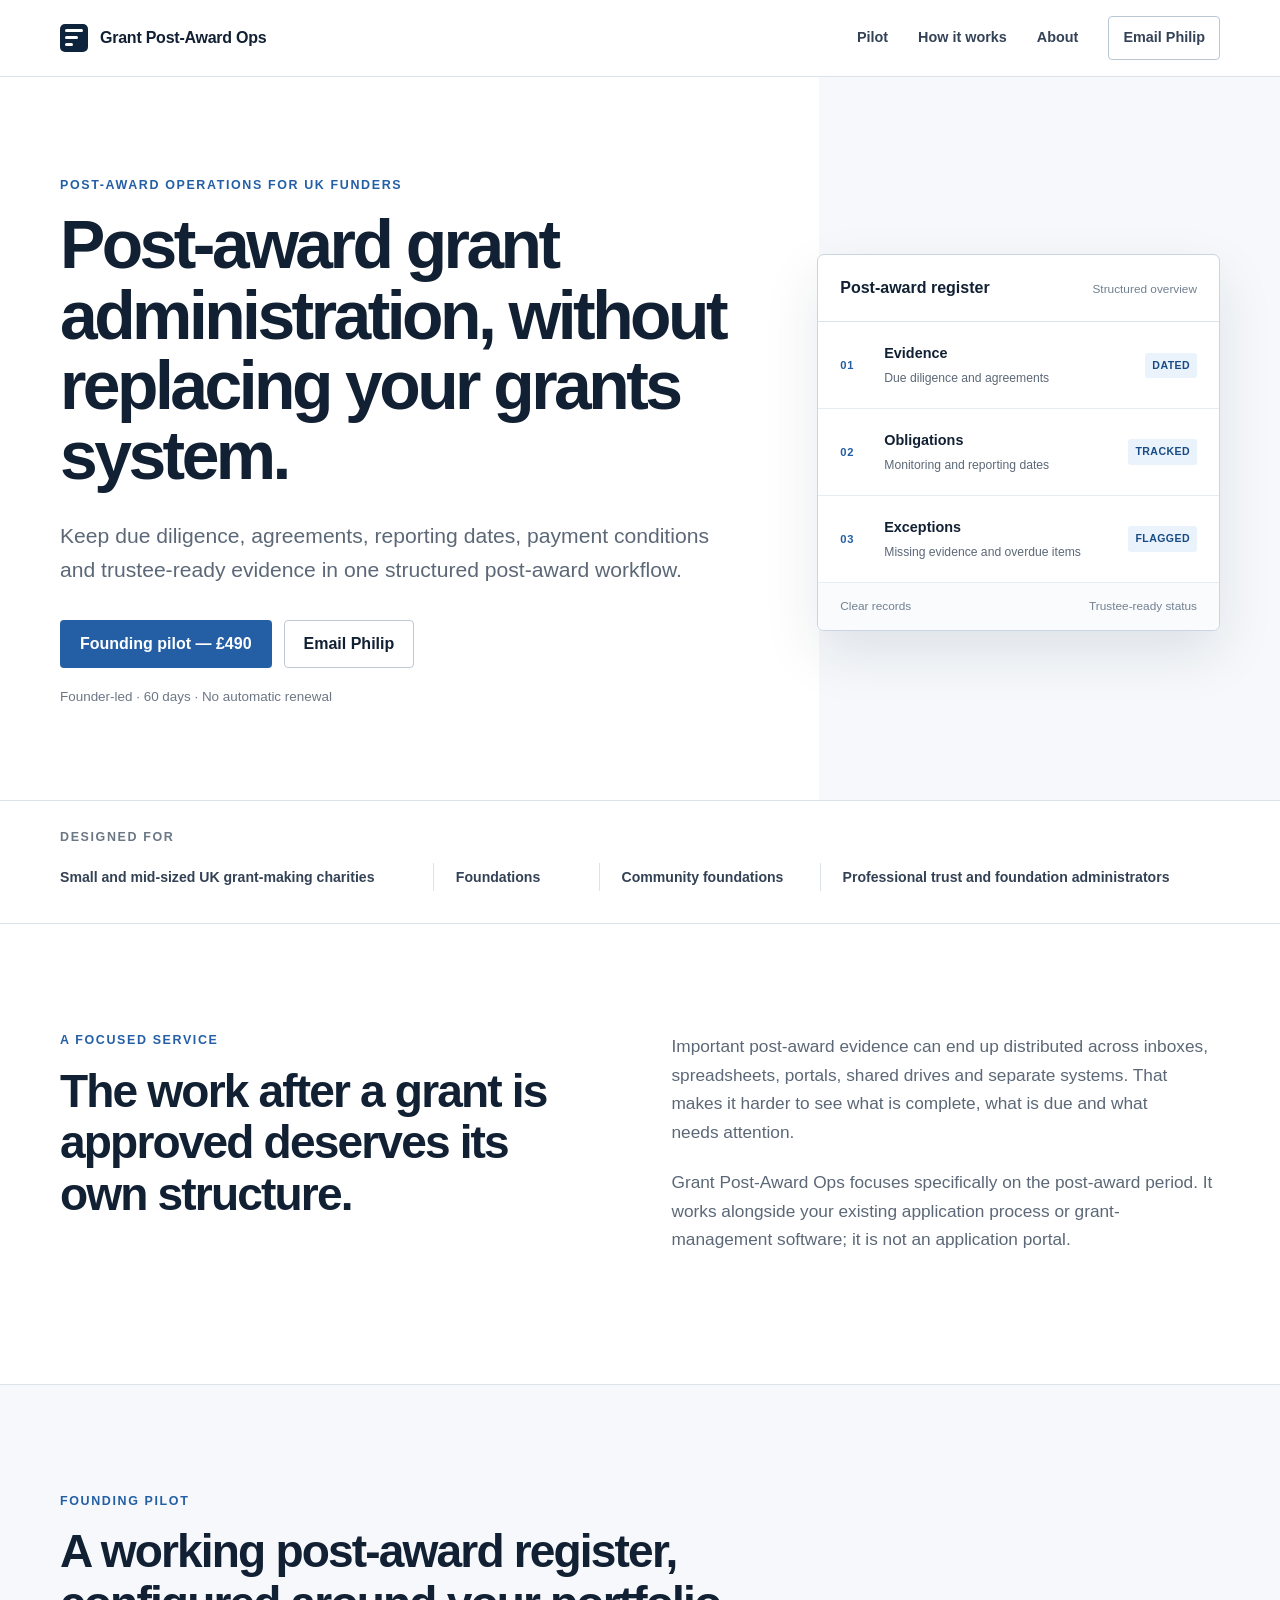
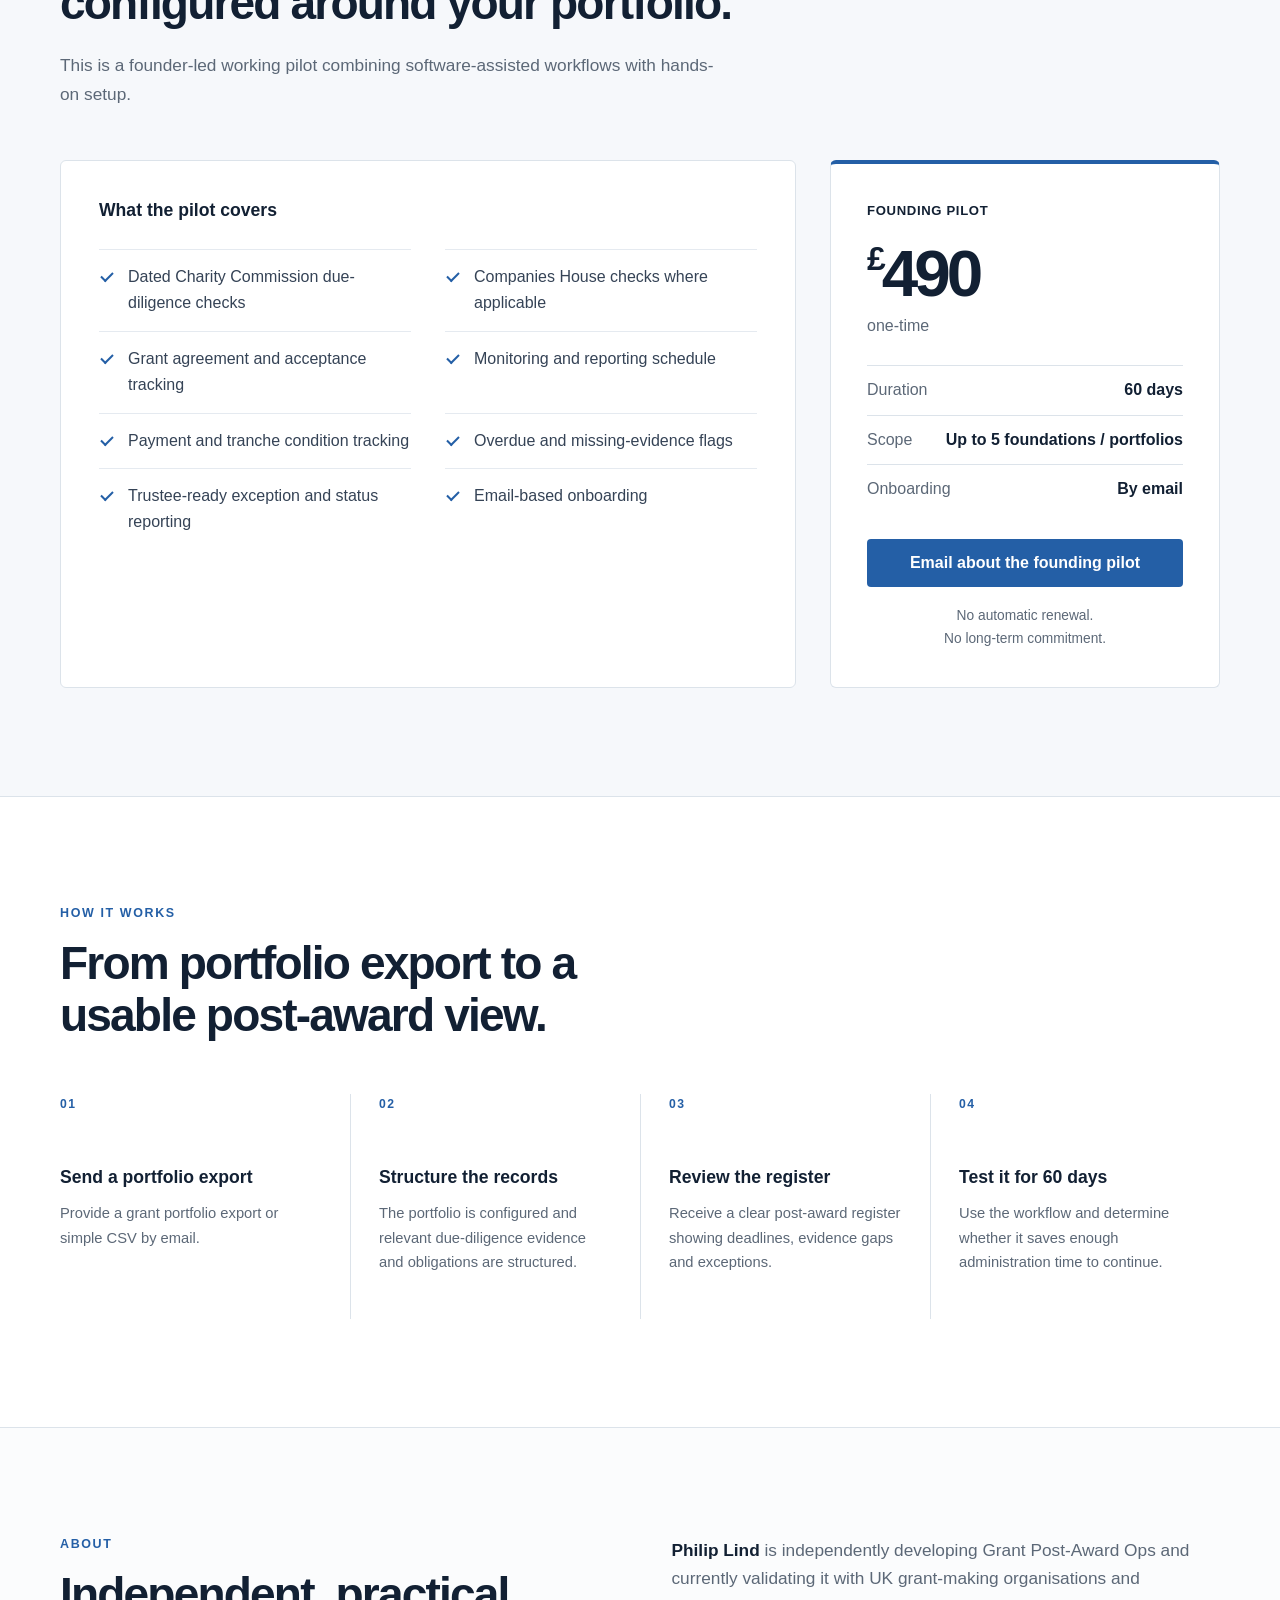
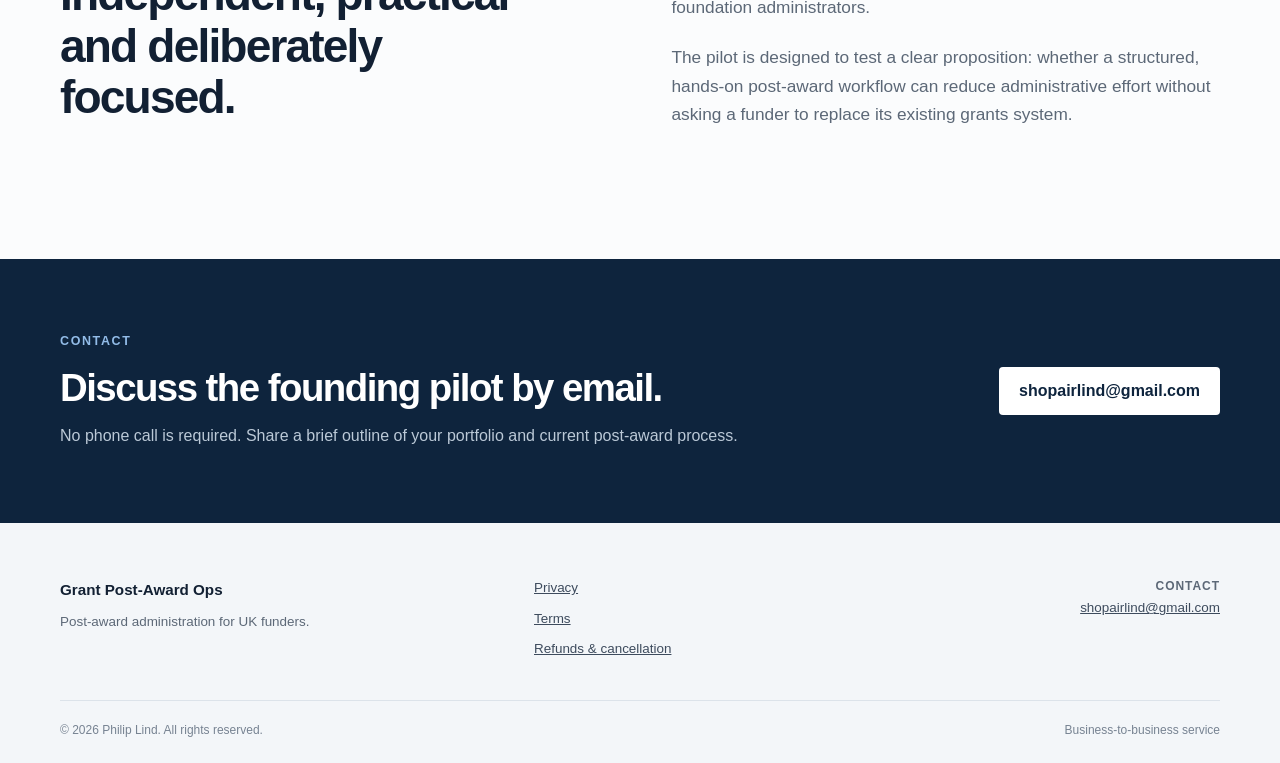
==== index.html @ 473f6b60 "Launch Grant Post-Award Ops website" ====
<!doctype html>
<html lang="en-GB">
<head>
  <meta charset="utf-8">
  <meta name="viewport" content="width=device-width, initial-scale=1">
  <title>Grant Post-Award Ops | Post-award grant administration</title>
  <meta name="description" content="Structured post-award grant administration for UK foundations and grant-making charities — due diligence, agreements, monitoring deadlines, payment conditions and trustee-ready records.">
  <meta name="theme-color" content="#f7f9fc">
  <meta property="og:type" content="website">
  <meta property="og:site_name" content="Grant Post-Award Ops">
  <meta property="og:title" content="Grant Post-Award Ops | Post-award grant administration">
  <meta property="og:description" content="Structured post-award grant administration for UK foundations and grant-making charities.">
  <meta property="og:url" content="https://philipairlind-hub.github.io/grant-post-award-ops/">
  <meta name="twitter:card" content="summary">
  <link rel="canonical" href="https://philipairlind-hub.github.io/grant-post-award-ops/">
  <link rel="icon" href="favicon.svg" type="image/svg+xml">
  <link rel="stylesheet" href="assets/styles.css">
</head>
<body>
  <a class="skip-link" href="#main">Skip to content</a>
  <header class="site-header">
    <div class="shell nav-wrap">
      <a class="brand" href="./" aria-label="Grant Post-Award Ops home">
        <span class="brand-mark" aria-hidden="true"><span></span><span></span><span></span></span>
        <span>Grant Post-Award Ops</span>
      </a>
      <nav aria-label="Primary navigation">
        <a href="#pilot">Pilot</a>
        <a href="#how">How it works</a>
        <a href="#about">About</a>
        <a class="nav-contact" href="mailto:shopairlind@gmail.com?subject=Founding%20pilot%20enquiry">Email Philip</a>
      </nav>
    </div>
  </header>

  <main id="main">
    <section class="hero">
      <div class="shell hero-grid">
        <div class="hero-copy">
          <p class="eyebrow">Post-award operations for UK funders</p>
          <h1>Post-award grant administration, without replacing your grants system.</h1>
          <p class="lead">Keep due diligence, agreements, reporting dates, payment conditions and trustee-ready evidence in one structured post-award workflow.</p>
          <div class="button-row">
            <a class="button button-primary" href="#pilot">Founding pilot — £490</a>
            <a class="button button-secondary" href="mailto:shopairlind@gmail.com?subject=Founding%20pilot%20enquiry">Email Philip</a>
          </div>
          <p class="microcopy">Founder-led · 60 days · No automatic renewal</p>
        </div>
        <aside class="register-card" aria-label="Post-award workflow overview">
          <div class="register-head">
            <p>Post-award register</p>
            <span>Structured overview</span>
          </div>
          <div class="register-row">
            <span class="register-icon" aria-hidden="true">01</span>
            <div><strong>Evidence</strong><small>Due diligence and agreements</small></div>
            <span class="status">Dated</span>
          </div>
          <div class="register-row">
            <span class="register-icon" aria-hidden="true">02</span>
            <div><strong>Obligations</strong><small>Monitoring and reporting dates</small></div>
            <span class="status">Tracked</span>
          </div>
          <div class="register-row">
            <span class="register-icon" aria-hidden="true">03</span>
            <div><strong>Exceptions</strong><small>Missing evidence and overdue items</small></div>
            <span class="status">Flagged</span>
          </div>
          <div class="register-footer">
            <span>Clear records</span><span>Trustee-ready status</span>
          </div>
        </aside>
      </div>
    </section>

    <section class="audience" aria-labelledby="audience-title">
      <div class="shell">
        <p class="section-kicker" id="audience-title">Designed for</p>
        <div class="audience-list">
          <span>Small and mid-sized UK grant-making charities</span>
          <span>Foundations</span>
          <span>Community foundations</span>
          <span>Professional trust and foundation administrators</span>
        </div>
      </div>
    </section>

    <section class="section problem" aria-labelledby="problem-title">
      <div class="shell split">
        <div>
          <p class="eyebrow">A focused service</p>
          <h2 id="problem-title">The work after a grant is approved deserves its own structure.</h2>
        </div>
        <div class="body-copy">
          <p>Important post-award evidence can end up distributed across inboxes, spreadsheets, portals, shared drives and separate systems. That makes it harder to see what is complete, what is due and what needs attention.</p>
          <p>Grant Post-Award Ops focuses specifically on the post-award period. It works alongside your existing application process or grant-management software; it is not an application portal.</p>
        </div>
      </div>
    </section>

    <section class="section pilot-section" id="pilot" aria-labelledby="pilot-title">
      <div class="shell">
        <div class="section-intro">
          <p class="eyebrow">Founding pilot</p>
          <h2 id="pilot-title">A working post-award register, configured around your portfolio.</h2>
          <p>This is a founder-led working pilot combining software-assisted workflows with hands-on setup.</p>
        </div>
        <div class="pilot-grid">
          <div class="coverage-card">
            <h3>What the pilot covers</h3>
            <ul class="check-list">
              <li>Dated Charity Commission due-diligence checks</li>
              <li>Companies House checks where applicable</li>
              <li>Grant agreement and acceptance tracking</li>
              <li>Monitoring and reporting schedule</li>
              <li>Payment and tranche condition tracking</li>
              <li>Overdue and missing-evidence flags</li>
              <li>Trustee-ready exception and status reporting</li>
              <li>Email-based onboarding</li>
            </ul>
          </div>
          <aside class="price-card" aria-label="Founding pilot price">
            <p class="price-label">Founding Pilot</p>
            <p class="price"><span>£</span>490</p>
            <p class="price-note">one-time</p>
            <dl>
              <div><dt>Duration</dt><dd>60 days</dd></div>
              <div><dt>Scope</dt><dd>Up to 5 foundations / portfolios</dd></div>
              <div><dt>Onboarding</dt><dd>By email</dd></div>
            </dl>
            <a class="button button-primary button-full" href="mailto:shopairlind@gmail.com?subject=Founding%20pilot%20enquiry">Email about the founding pilot</a>
            <p class="commitment">No automatic renewal.<br>No long-term commitment.</p>
          </aside>
        </div>
      </div>
    </section>

    <section class="section process" id="how" aria-labelledby="how-title">
      <div class="shell">
        <div class="section-intro narrow">
          <p class="eyebrow">How it works</p>
          <h2 id="how-title">From portfolio export to a usable post-award view.</h2>
        </div>
        <ol class="steps">
          <li><span>01</span><div><h3>Send a portfolio export</h3><p>Provide a grant portfolio export or simple CSV by email.</p></div></li>
          <li><span>02</span><div><h3>Structure the records</h3><p>The portfolio is configured and relevant due-diligence evidence and obligations are structured.</p></div></li>
          <li><span>03</span><div><h3>Review the register</h3><p>Receive a clear post-award register showing deadlines, evidence gaps and exceptions.</p></div></li>
          <li><span>04</span><div><h3>Test it for 60 days</h3><p>Use the workflow and determine whether it saves enough administration time to continue.</p></div></li>
        </ol>
      </div>
    </section>

    <section class="section about" id="about" aria-labelledby="about-title">
      <div class="shell split">
        <div>
          <p class="eyebrow">About</p>
          <h2 id="about-title">Independent, practical and deliberately focused.</h2>
        </div>
        <div class="body-copy">
          <p><strong>Philip Lind</strong> is independently developing Grant Post-Award Ops and currently validating it with UK grant-making organisations and foundation administrators.</p>
          <p>The pilot is designed to test a clear proposition: whether a structured, hands-on post-award workflow can reduce administrative effort without asking a funder to replace its existing grants system.</p>
        </div>
      </div>
    </section>

    <section class="contact-section" aria-labelledby="contact-title">
      <div class="shell contact-inner">
        <div>
          <p class="eyebrow light">Contact</p>
          <h2 id="contact-title">Discuss the founding pilot by email.</h2>
          <p>No phone call is required. Share a brief outline of your portfolio and current post-award process.</p>
        </div>
        <a class="button button-light" href="mailto:shopairlind@gmail.com?subject=Founding%20pilot%20enquiry">shopairlind@gmail.com</a>
      </div>
    </section>
  </main>

  <footer>
    <div class="shell footer-grid">
      <div><strong>Grant Post-Award Ops</strong><p>Post-award administration for UK funders.</p></div>
      <div class="footer-links" aria-label="Legal pages">
        <a href="privacy/">Privacy</a>
        <a href="terms/">Terms</a>
        <a href="refunds/">Refunds &amp; cancellation</a>
      </div>
      <div class="footer-contact"><span>Contact</span><a href="mailto:shopairlind@gmail.com">shopairlind@gmail.com</a></div>
    </div>
    <div class="shell footer-base"><span>© 2026 Philip Lind. All rights reserved.</span><span>Business-to-business service</span></div>
  </footer>
</body>
</html>
---- assets/styles.css ----
:root {
  --ink: #122033;
  --muted: #5c6877;
  --blue: #245fa6;
  --blue-dark: #174b86;
  --blue-pale: #eaf2fb;
  --line: #dce3ea;
  --paper: #ffffff;
  --wash: #f6f8fb;
  --navy: #0e243d;
  --max: 1160px;
}

* { box-sizing: border-box; }
html { scroll-behavior: smooth; }
body { margin: 0; color: var(--ink); background: var(--paper); font-family: Inter, ui-sans-serif, -apple-system, BlinkMacSystemFont, "Segoe UI", sans-serif; font-size: 16px; line-height: 1.65; -webkit-font-smoothing: antialiased; }
a { color: inherit; }
.shell { width: min(calc(100% - 40px), var(--max)); margin-inline: auto; }
.skip-link { position: fixed; left: 16px; top: -80px; z-index: 100; padding: 10px 16px; color: white; background: var(--navy); border-radius: 4px; }
.skip-link:focus { top: 16px; }
.site-header { background: rgba(255,255,255,.97); border-bottom: 1px solid var(--line); }
.nav-wrap { min-height: 76px; display: flex; align-items: center; justify-content: space-between; gap: 32px; }
.brand { display: inline-flex; align-items: center; gap: 12px; color: var(--ink); font-weight: 720; text-decoration: none; letter-spacing: -.015em; }
.brand-mark { width: 28px; height: 28px; padding: 5px; display: grid; gap: 3px; background: var(--navy); border-radius: 5px; }
.brand-mark span { display: block; height: 3px; background: #fff; border-radius: 2px; }
.brand-mark span:nth-child(2) { width: 72%; }
.brand-mark span:nth-child(3) { width: 46%; }
nav { display: flex; align-items: center; gap: 30px; }
nav a { color: #344256; font-size: .9rem; font-weight: 650; text-decoration: none; }
nav a:hover, nav a:focus-visible, .footer-links a:hover { color: var(--blue); }
.nav-contact { padding: 9px 14px; border: 1px solid #b9c7d5; border-radius: 4px; }

.hero { padding: 100px 0 92px; background: linear-gradient(90deg, var(--paper) 0%, var(--paper) 64%, var(--wash) 64%, var(--wash) 100%); }
.hero-grid { display: grid; grid-template-columns: minmax(0, 1.25fr) minmax(340px, .75fr); align-items: center; gap: 86px; }
.eyebrow, .section-kicker { margin: 0 0 16px; color: var(--blue); font-size: .78rem; font-weight: 800; letter-spacing: .13em; line-height: 1.4; text-transform: uppercase; }
h1, h2, h3, p { text-wrap: pretty; }
h1 { max-width: 780px; margin: 0; font-size: clamp(2.65rem, 5.3vw, 4.8rem); line-height: 1.035; letter-spacing: -.052em; font-weight: 720; }
.lead { max-width: 700px; margin: 28px 0 34px; color: var(--muted); font-size: clamp(1.1rem, 1.8vw, 1.32rem); line-height: 1.58; }
.button-row { display: flex; flex-wrap: wrap; gap: 12px; }
.button { min-height: 48px; padding: 12px 19px; display: inline-flex; align-items: center; justify-content: center; border: 1px solid transparent; border-radius: 4px; font-weight: 750; line-height: 1.25; text-decoration: none; transition: background-color .16s ease, border-color .16s ease; }
.button-primary { color: #fff; background: var(--blue); }
.button-primary:hover, .button-primary:focus-visible { background: var(--blue-dark); }
.button-secondary { color: var(--ink); background: #fff; border-color: #bdc9d6; }
.button-secondary:hover, .button-secondary:focus-visible { border-color: var(--blue); color: var(--blue); }
.microcopy { margin: 18px 0 0; color: #6d7784; font-size: .84rem; }
.register-card { overflow: hidden; background: white; border: 1px solid #cad5e0; border-radius: 7px; box-shadow: 0 22px 55px rgba(14,36,61,.10); }
.register-head { padding: 20px 22px; display: flex; align-items: baseline; justify-content: space-between; border-bottom: 1px solid var(--line); }
.register-head p { margin: 0; font-weight: 760; }
.register-head span, .register-footer { color: #718091; font-size: .74rem; }
.register-row { padding: 20px 22px; display: grid; grid-template-columns: 30px 1fr auto; gap: 14px; align-items: center; border-bottom: 1px solid #e7ecf1; }
.register-icon { color: var(--blue); font-size: .7rem; font-weight: 800; letter-spacing: .06em; }
.register-row strong, .register-row small { display: block; }
.register-row strong { font-size: .9rem; }
.register-row small { margin-top: 2px; color: var(--muted); font-size: .76rem; }
.status { padding: 4px 7px; color: var(--blue-dark); background: var(--blue-pale); border-radius: 3px; font-size: .66rem; font-weight: 800; text-transform: uppercase; letter-spacing: .04em; }
.register-footer { padding: 14px 22px; display: flex; justify-content: space-between; background: #fafbfd; }

.audience { padding: 28px 0 32px; border-block: 1px solid var(--line); }
.section-kicker { color: #6b7785; }
.audience-list { display: grid; grid-template-columns: 1.35fr .6fr .8fr 1.45fr; gap: 0; }
.audience-list span { padding: 4px 22px; border-left: 1px solid var(--line); color: #334154; font-size: .88rem; font-weight: 650; line-height: 1.45; }
.audience-list span:first-child { padding-left: 0; border-left: 0; }
.section { padding: 108px 0; }
.split { display: grid; grid-template-columns: minmax(0, .95fr) minmax(0, 1.05fr); gap: clamp(50px, 9vw, 130px); align-items: start; }
h2 { margin: 0; font-size: clamp(2rem, 3.6vw, 3.25rem); line-height: 1.12; letter-spacing: -.04em; font-weight: 700; }
h3 { margin: 0; font-size: 1.1rem; line-height: 1.35; }
.body-copy { max-width: 610px; color: var(--muted); font-size: 1.08rem; }
.body-copy p { margin: 0 0 22px; }
.body-copy strong { color: var(--ink); }

.pilot-section { background: var(--wash); border-block: 1px solid var(--line); }
.section-intro { max-width: 790px; margin-bottom: 52px; }
.section-intro > p:last-child { max-width: 660px; margin: 22px 0 0; color: var(--muted); font-size: 1.08rem; }
.section-intro.narrow { max-width: 650px; }
.pilot-grid { display: grid; grid-template-columns: 1fr 390px; gap: 34px; align-items: stretch; }
.coverage-card, .price-card { background: #fff; border: 1px solid var(--line); border-radius: 6px; }
.coverage-card { padding: 38px; }
.coverage-card h3 { margin-bottom: 26px; }
.check-list { margin: 0; padding: 0; display: grid; grid-template-columns: 1fr 1fr; gap: 0 34px; list-style: none; }
.check-list li { position: relative; padding: 14px 0 14px 29px; border-top: 1px solid #e5eaf0; color: #354356; }
.check-list li::before { content: ""; position: absolute; left: 2px; top: 22px; width: 10px; height: 5px; border-left: 2px solid var(--blue); border-bottom: 2px solid var(--blue); transform: rotate(-45deg); }
.price-card { padding: 36px; border-top: 4px solid var(--blue); }
.price-label { margin: 0; font-weight: 800; letter-spacing: .05em; text-transform: uppercase; font-size: .82rem; }
.price { margin: 22px 0 0; font-size: 4.1rem; font-weight: 760; letter-spacing: -.06em; line-height: .9; }
.price span { font-size: 2.1rem; vertical-align: top; }
.price-note { margin: 10px 0 26px; color: var(--muted); }
.price-card dl { margin: 0 0 26px; }
.price-card dl div { padding: 11px 0; display: flex; justify-content: space-between; gap: 20px; border-top: 1px solid var(--line); }
.price-card dt { color: var(--muted); }
.price-card dd { margin: 0; text-align: right; font-weight: 700; }
.button-full { width: 100%; }
.commitment { margin: 18px 0 0; color: var(--muted); font-size: .86rem; text-align: center; }

.steps { margin: 48px 0 0; padding: 0; display: grid; grid-template-columns: repeat(4, 1fr); list-style: none; counter-reset: steps; }
.steps li { min-height: 225px; padding: 0 28px; border-left: 1px solid var(--line); }
.steps li:first-child { padding-left: 0; border-left: 0; }
.steps li > span { display: block; margin-bottom: 52px; color: var(--blue); font-size: .76rem; font-weight: 800; letter-spacing: .12em; }
.steps p { margin: 12px 0 0; color: var(--muted); font-size: .92rem; }
.about { background: #fbfcfd; border-top: 1px solid var(--line); }
.contact-section { padding: 74px 0; color: white; background: var(--navy); }
.contact-inner { display: grid; grid-template-columns: 1fr auto; align-items: center; gap: 48px; }
.contact-inner h2 { max-width: 700px; font-size: clamp(1.9rem, 3vw, 2.8rem); }
.contact-inner p:last-child { margin: 14px 0 0; color: #bbc9d7; }
.eyebrow.light { color: #92bce8; }
.button-light { color: var(--navy); background: white; }
.button-light:hover, .button-light:focus-visible { background: #eaf2fb; }

footer { padding: 54px 0 22px; background: #f3f6f9; }
.footer-grid { display: grid; grid-template-columns: 1.2fr .8fr 1fr; gap: 50px; }
.footer-grid strong { font-size: .95rem; }
.footer-grid p { margin: 7px 0 0; color: var(--muted); font-size: .84rem; }
.footer-links { display: flex; flex-direction: column; gap: 8px; }
.footer-links a, .footer-contact a { color: #3d4b5d; font-size: .84rem; }
.footer-contact { display: flex; flex-direction: column; align-items: flex-end; }
.footer-contact span { color: var(--muted); font-size: .75rem; font-weight: 750; text-transform: uppercase; letter-spacing: .08em; }
.footer-base { margin-top: 40px; padding-top: 20px; display: flex; justify-content: space-between; border-top: 1px solid var(--line); color: #778392; font-size: .75rem; }

/* Legal pages */
.legal-header { background: #fff; }
.legal-main { padding: 78px 0 110px; }
.legal-wrap { width: min(calc(100% - 40px), 760px); margin-inline: auto; }
.back-link { display: inline-block; margin-bottom: 48px; color: var(--blue); font-size: .86rem; font-weight: 700; text-decoration: none; }
.legal-main h1 { max-width: none; font-size: clamp(2.4rem, 5vw, 4rem); }
.legal-summary { margin: 22px 0 46px; color: var(--muted); font-size: 1.15rem; }
.legal-content h2 { margin: 42px 0 12px; font-size: 1.35rem; letter-spacing: -.02em; }
.legal-content p, .legal-content li { color: #425064; }
.legal-content ul { padding-left: 21px; }
.legal-meta { margin-top: 54px; padding-top: 20px; border-top: 1px solid var(--line); color: #768292; font-size: .82rem; }

:focus-visible { outline: 3px solid #76a9df; outline-offset: 3px; }
@media (prefers-reduced-motion: reduce) { html { scroll-behavior: auto; } * { transition: none !important; } }
@media (max-width: 900px) {
  .hero { padding: 76px 0; background: var(--paper); }
  .hero-grid { grid-template-columns: 1fr; gap: 52px; }
  .register-card { max-width: 560px; }
  .audience-list { grid-template-columns: 1fr 1fr; gap: 18px; }
  .audience-list span, .audience-list span:first-child { padding: 0 0 0 16px; border-left: 2px solid var(--line); }
  .split, .pilot-grid { grid-template-columns: 1fr; }
  .price-card { max-width: 500px; }
  .steps { grid-template-columns: 1fr 1fr; row-gap: 42px; }
  .steps li:nth-child(3) { padding-left: 0; border-left: 0; }
  .steps li > span { margin-bottom: 28px; }
}
@media (max-width: 700px) {
  .shell, .legal-wrap { width: min(calc(100% - 32px), var(--max)); }
  .nav-wrap { min-height: 68px; }
  nav a:not(.nav-contact) { display: none; }
  .brand { font-size: .9rem; }
  .section { padding: 78px 0; }
  .audience { padding: 26px 0; }
  .audience-list { grid-template-columns: 1fr; gap: 14px; }
  .coverage-card, .price-card { padding: 26px 22px; }
  .check-list { grid-template-columns: 1fr; }
  .steps { grid-template-columns: 1fr; gap: 0; }
  .steps li, .steps li:nth-child(3) { min-height: auto; padding: 28px 0; display: grid; grid-template-columns: 48px 1fr; gap: 10px; border-left: 0; border-top: 1px solid var(--line); }
  .steps li:first-child { border-top: 0; }
  .steps li > span { margin: 2px 0 0; }
  .contact-inner { grid-template-columns: 1fr; }
  .button-light { width: 100%; }
  .footer-grid { grid-template-columns: 1fr; gap: 30px; }
  .footer-contact { align-items: flex-start; }
  .footer-base { flex-direction: column; gap: 6px; }
}
@media (max-width: 420px) {
  h1 { font-size: 2.45rem; }
  .button-row .button { width: 100%; }
  .register-row { padding: 18px 16px; grid-template-columns: 26px 1fr; }
  .register-row .status { grid-column: 2; justify-self: start; }
  .register-footer { gap: 10px; }
}
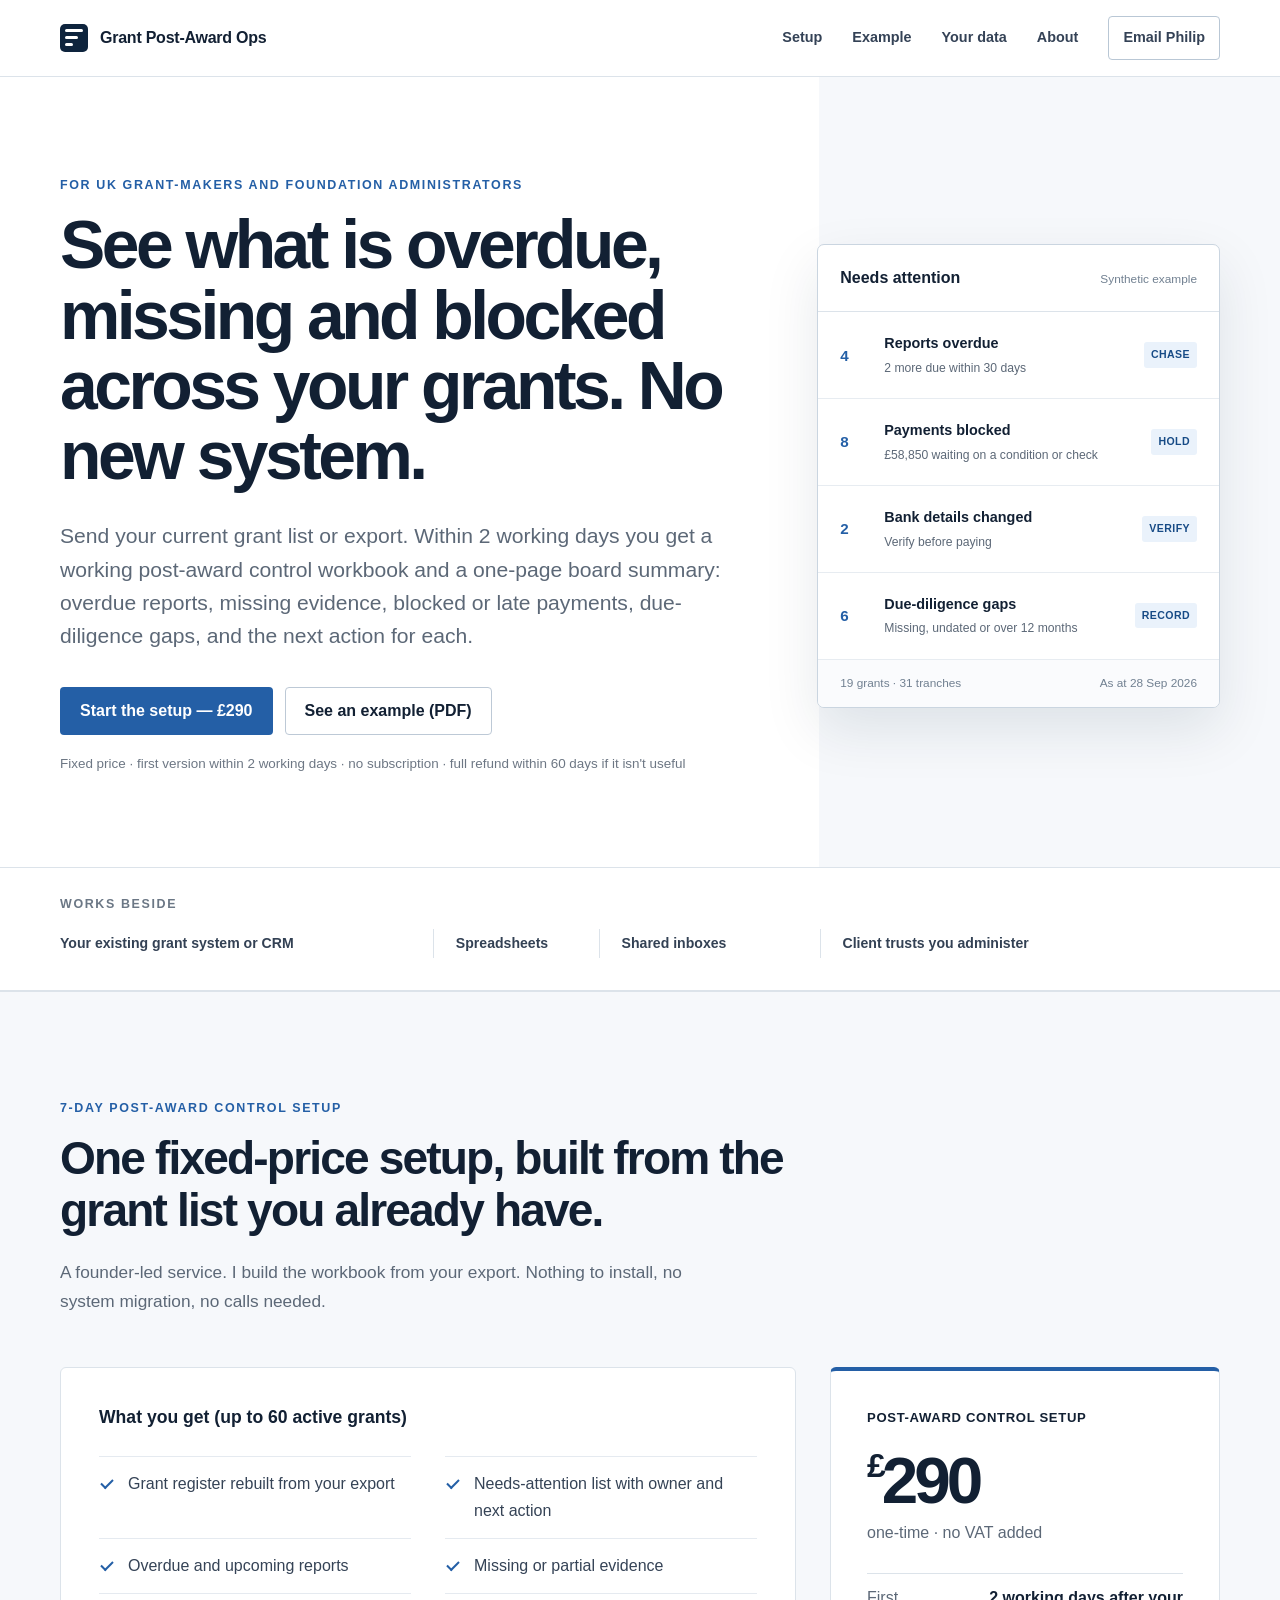
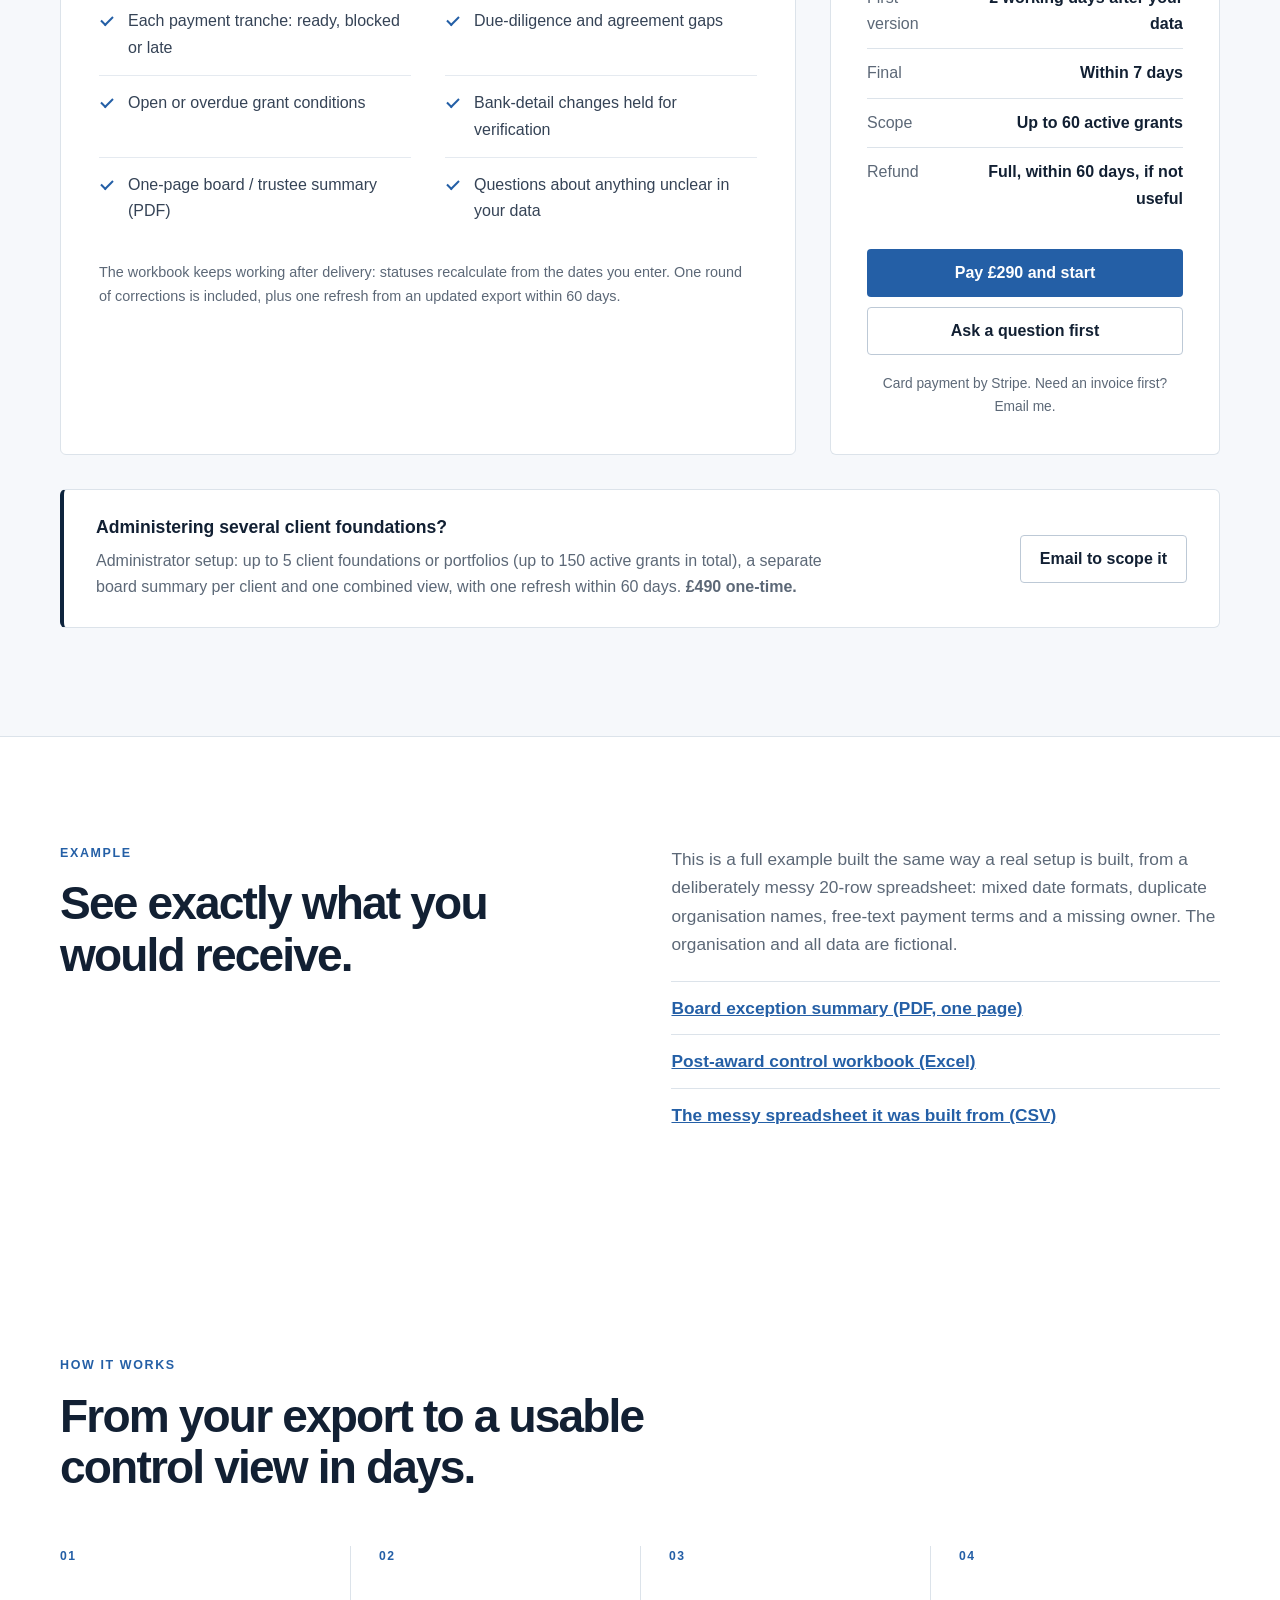
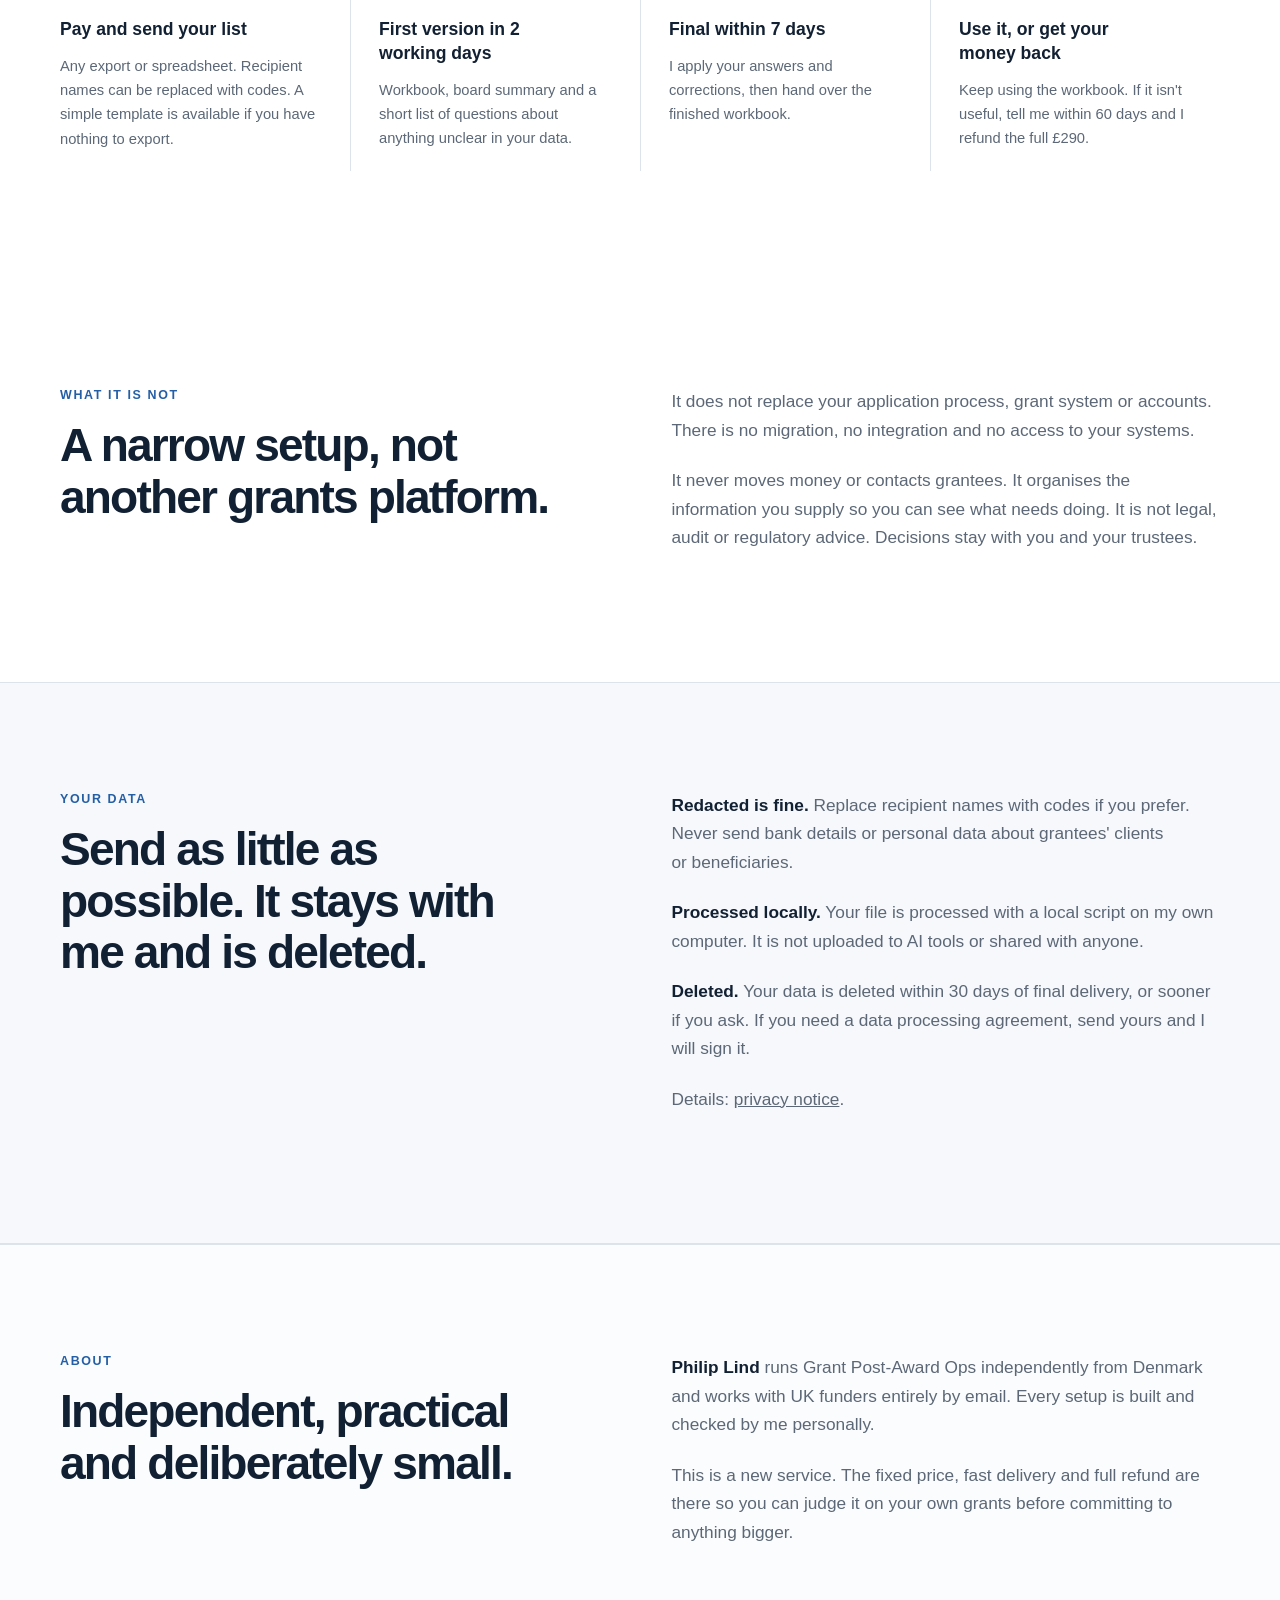
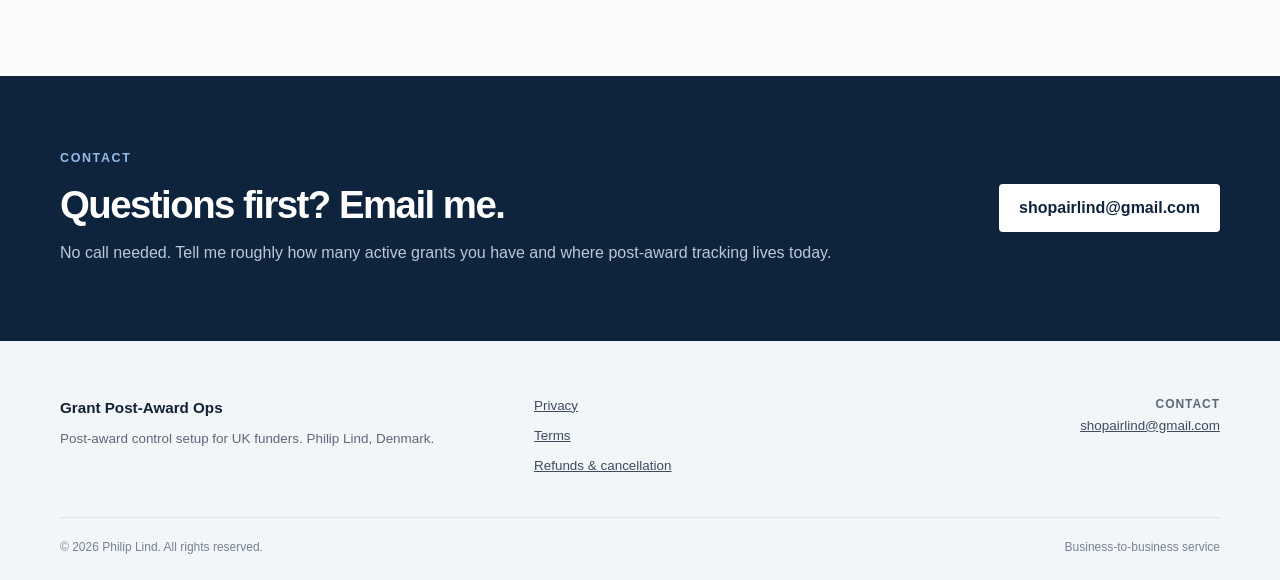
==== commit 828e94c3: "Make the £290 7-day setup the canonical public offer Replace the old £490 60-day pilot as the primar" ====
--- a/index.html
+++ b/index.html
@@ -3,13 +3,13 @@
 <head>
   <meta charset="utf-8">
   <meta name="viewport" content="width=device-width, initial-scale=1">
-  <title>Grant Post-Award Ops | Post-award grant administration</title>
-  <meta name="description" content="Structured post-award grant administration for UK foundations and grant-making charities — due diligence, agreements, monitoring deadlines, payment conditions and trustee-ready records.">
+  <title>Grant Post-Award Ops | 7-day post-award control setup</title>
+  <meta name="description" content="Send your current grant list. Within 2 working days get a working post-award control workbook and a one-page board summary: overdue reports, missing evidence, blocked payments, due-diligence gaps. £290 fixed.">
   <meta name="theme-color" content="#f7f9fc">
   <meta property="og:type" content="website">
   <meta property="og:site_name" content="Grant Post-Award Ops">
-  <meta property="og:title" content="Grant Post-Award Ops | Post-award grant administration">
-  <meta property="og:description" content="Structured post-award grant administration for UK foundations and grant-making charities.">
+  <meta property="og:title" content="Grant Post-Award Ops | 7-day post-award control setup">
+  <meta property="og:description" content="A working post-award control workbook built from your current grant list. £290 fixed, no new system.">
   <meta property="og:url" content="https://philipairlind-hub.github.io/grant-post-award-ops/">
   <meta name="twitter:card" content="summary">
   <link rel="canonical" href="https://philipairlind-hub.github.io/grant-post-award-ops/">
@@ -25,10 +25,11 @@
         <span>Grant Post-Award Ops</span>
       </a>
       <nav aria-label="Primary navigation">
-        <a href="#pilot">Pilot</a>
-        <a href="#how">How it works</a>
+        <a href="#setup">Setup</a>
+        <a href="#example">Example</a>
+        <a href="#data">Your data</a>
         <a href="#about">About</a>
-        <a class="nav-contact" href="mailto:shopairlind@gmail.com?subject=Founding%20pilot%20enquiry">Email Philip</a>
+        <a class="nav-contact" href="mailto:shopairlind@gmail.com?subject=Post-award%20control%20setup">Email Philip</a>
       </nav>
     </div>
   </header>
@@ -37,37 +38,42 @@
     <section class="hero">
       <div class="shell hero-grid">
         <div class="hero-copy">
-          <p class="eyebrow">Post-award operations for UK funders</p>
-          <h1>Post-award grant administration, without replacing your grants system.</h1>
-          <p class="lead">Keep due diligence, agreements, reporting dates, payment conditions and trustee-ready evidence in one structured post-award workflow.</p>
+          <p class="eyebrow">For UK grant-makers and foundation administrators</p>
+          <h1>See what is overdue, missing and blocked across your grants. No new system.</h1>
+          <p class="lead">Send your current grant list or export. Within 2 working days you get a working post-award control workbook and a one-page board summary: overdue reports, missing evidence, blocked or late payments, due-diligence gaps, and the next action for each.</p>
           <div class="button-row">
-            <a class="button button-primary" href="#pilot">Founding pilot — £490</a>
-            <a class="button button-secondary" href="mailto:shopairlind@gmail.com?subject=Founding%20pilot%20enquiry">Email Philip</a>
-          </div>
-          <p class="microcopy">Founder-led · 60 days · No automatic renewal</p>
-        </div>
-        <aside class="register-card" aria-label="Post-award workflow overview">
+            <a class="button button-primary" href="https://buy.stripe.com/dRm4gyek6byX62YbJjdIA01">Start the setup — £290</a>
+            <a class="button button-secondary" href="example/board_exception_summary_SYNTHETIC.pdf">See an example (PDF)</a>
+          </div>
+          <p class="microcopy">Fixed price · first version within 2 working days · no subscription · full refund within 60 days if it isn't useful</p>
+        </div>
+        <aside class="register-card" aria-label="Example board summary figures">
           <div class="register-head">
-            <p>Post-award register</p>
-            <span>Structured overview</span>
-          </div>
-          <div class="register-row">
-            <span class="register-icon" aria-hidden="true">01</span>
-            <div><strong>Evidence</strong><small>Due diligence and agreements</small></div>
-            <span class="status">Dated</span>
-          </div>
-          <div class="register-row">
-            <span class="register-icon" aria-hidden="true">02</span>
-            <div><strong>Obligations</strong><small>Monitoring and reporting dates</small></div>
-            <span class="status">Tracked</span>
-          </div>
-          <div class="register-row">
-            <span class="register-icon" aria-hidden="true">03</span>
-            <div><strong>Exceptions</strong><small>Missing evidence and overdue items</small></div>
-            <span class="status">Flagged</span>
+            <p>Needs attention</p>
+            <span>Synthetic example</span>
+          </div>
+          <div class="register-row">
+            <span class="register-icon" aria-hidden="true">4</span>
+            <div><strong>Reports overdue</strong><small>2 more due within 30 days</small></div>
+            <span class="status">Chase</span>
+          </div>
+          <div class="register-row">
+            <span class="register-icon" aria-hidden="true">8</span>
+            <div><strong>Payments blocked</strong><small>£58,850 waiting on a condition or check</small></div>
+            <span class="status">Hold</span>
+          </div>
+          <div class="register-row">
+            <span class="register-icon" aria-hidden="true">2</span>
+            <div><strong>Bank details changed</strong><small>Verify before paying</small></div>
+            <span class="status">Verify</span>
+          </div>
+          <div class="register-row">
+            <span class="register-icon" aria-hidden="true">6</span>
+            <div><strong>Due-diligence gaps</strong><small>Missing, undated or over 12 months</small></div>
+            <span class="status">Record</span>
           </div>
           <div class="register-footer">
-            <span>Clear records</span><span>Trustee-ready status</span>
+            <span>19 grants · 31 tranches</span><span>As at 28 Sep 2026</span>
           </div>
         </aside>
       </div>
@@ -75,62 +81,78 @@
 
     <section class="audience" aria-labelledby="audience-title">
       <div class="shell">
-        <p class="section-kicker" id="audience-title">Designed for</p>
+        <p class="section-kicker" id="audience-title">Works beside</p>
         <div class="audience-list">
-          <span>Small and mid-sized UK grant-making charities</span>
-          <span>Foundations</span>
-          <span>Community foundations</span>
-          <span>Professional trust and foundation administrators</span>
-        </div>
-      </div>
-    </section>
-
-    <section class="section problem" aria-labelledby="problem-title">
-      <div class="shell split">
-        <div>
-          <p class="eyebrow">A focused service</p>
-          <h2 id="problem-title">The work after a grant is approved deserves its own structure.</h2>
-        </div>
-        <div class="body-copy">
-          <p>Important post-award evidence can end up distributed across inboxes, spreadsheets, portals, shared drives and separate systems. That makes it harder to see what is complete, what is due and what needs attention.</p>
-          <p>Grant Post-Award Ops focuses specifically on the post-award period. It works alongside your existing application process or grant-management software; it is not an application portal.</p>
-        </div>
-      </div>
-    </section>
-
-    <section class="section pilot-section" id="pilot" aria-labelledby="pilot-title">
+          <span>Your existing grant system or CRM</span>
+          <span>Spreadsheets</span>
+          <span>Shared inboxes</span>
+          <span>Client trusts you administer</span>
+        </div>
+      </div>
+    </section>
+
+    <section class="section pilot-section" id="setup" aria-labelledby="setup-title">
       <div class="shell">
         <div class="section-intro">
-          <p class="eyebrow">Founding pilot</p>
-          <h2 id="pilot-title">A working post-award register, configured around your portfolio.</h2>
-          <p>This is a founder-led working pilot combining software-assisted workflows with hands-on setup.</p>
+          <p class="eyebrow">7-day post-award control setup</p>
+          <h2 id="setup-title">One fixed-price setup, built from the grant list you already have.</h2>
+          <p>A founder-led service. I build the workbook from your export. Nothing to install, no system migration, no calls needed.</p>
         </div>
         <div class="pilot-grid">
           <div class="coverage-card">
-            <h3>What the pilot covers</h3>
+            <h3>What you get (up to 60 active grants)</h3>
             <ul class="check-list">
-              <li>Dated Charity Commission due-diligence checks</li>
-              <li>Companies House checks where applicable</li>
-              <li>Grant agreement and acceptance tracking</li>
-              <li>Monitoring and reporting schedule</li>
-              <li>Payment and tranche condition tracking</li>
-              <li>Overdue and missing-evidence flags</li>
-              <li>Trustee-ready exception and status reporting</li>
-              <li>Email-based onboarding</li>
+              <li>Grant register rebuilt from your export</li>
+              <li>Needs-attention list with owner and next action</li>
+              <li>Overdue and upcoming reports</li>
+              <li>Missing or partial evidence</li>
+              <li>Each payment tranche: ready, blocked or late</li>
+              <li>Due-diligence and agreement gaps</li>
+              <li>Open or overdue grant conditions</li>
+              <li>Bank-detail changes held for verification</li>
+              <li>One-page board / trustee summary (PDF)</li>
+              <li>Questions about anything unclear in your data</li>
             </ul>
-          </div>
-          <aside class="price-card" aria-label="Founding pilot price">
-            <p class="price-label">Founding Pilot</p>
-            <p class="price"><span>£</span>490</p>
-            <p class="price-note">one-time</p>
+            <p class="fineprint">The workbook keeps working after delivery: statuses recalculate from the dates you enter. One round of corrections is included, plus one refresh from an updated export within 60 days.</p>
+          </div>
+          <aside class="price-card" aria-label="Setup price">
+            <p class="price-label">Post-award control setup</p>
+            <p class="price"><span>£</span>290</p>
+            <p class="price-note">one-time · no VAT added</p>
             <dl>
-              <div><dt>Duration</dt><dd>60 days</dd></div>
-              <div><dt>Scope</dt><dd>Up to 5 foundations / portfolios</dd></div>
-              <div><dt>Onboarding</dt><dd>By email</dd></div>
+              <div><dt>First version</dt><dd>2 working days after your data</dd></div>
+              <div><dt>Final</dt><dd>Within 7 days</dd></div>
+              <div><dt>Scope</dt><dd>Up to 60 active grants</dd></div>
+              <div><dt>Refund</dt><dd>Full, within 60 days, if not useful</dd></div>
             </dl>
-            <a class="button button-primary button-full" href="mailto:shopairlind@gmail.com?subject=Founding%20pilot%20enquiry">Email about the founding pilot</a>
-            <p class="commitment">No automatic renewal.<br>No long-term commitment.</p>
+            <a class="button button-primary button-full" href="https://buy.stripe.com/dRm4gyek6byX62YbJjdIA01">Pay £290 and start</a>
+            <a class="button button-secondary button-full" href="mailto:shopairlind@gmail.com?subject=Post-award%20control%20setup%20question">Ask a question first</a>
+            <p class="commitment">Card payment by Stripe. Need an invoice first? Email me.</p>
           </aside>
+        </div>
+        <div class="option-card">
+          <div>
+            <h3>Administering several client foundations?</h3>
+            <p>Administrator setup: up to 5 client foundations or portfolios (up to 150 active grants in total), a separate board summary per client and one combined view, with one refresh within 60 days. <strong>£490 one-time.</strong></p>
+          </div>
+          <a class="button button-secondary" href="mailto:shopairlind@gmail.com?subject=Administrator%20setup">Email to scope it</a>
+        </div>
+      </div>
+    </section>
+
+    <section class="section" id="example" aria-labelledby="example-title">
+      <div class="shell split">
+        <div>
+          <p class="eyebrow">Example</p>
+          <h2 id="example-title">See exactly what you would receive.</h2>
+        </div>
+        <div class="body-copy">
+          <p>This is a full example built the same way a real setup is built, from a deliberately messy 20-row spreadsheet: mixed date formats, duplicate organisation names, free-text payment terms and a missing owner. The organisation and all data are fictional.</p>
+          <ul class="link-list">
+            <li><a href="example/board_exception_summary_SYNTHETIC.pdf">Board exception summary (PDF, one page)</a></li>
+            <li><a href="example/post_award_control_workbook_SYNTHETIC.xlsx">Post-award control workbook (Excel)</a></li>
+            <li><a href="example/customer_export_messy_SYNTHETIC.csv">The messy spreadsheet it was built from (CSV)</a></li>
+          </ul>
         </div>
       </div>
     </section>
@@ -139,26 +161,54 @@
       <div class="shell">
         <div class="section-intro narrow">
           <p class="eyebrow">How it works</p>
-          <h2 id="how-title">From portfolio export to a usable post-award view.</h2>
+          <h2 id="how-title">From your export to a usable control view in days.</h2>
         </div>
         <ol class="steps">
-          <li><span>01</span><div><h3>Send a portfolio export</h3><p>Provide a grant portfolio export or simple CSV by email.</p></div></li>
-          <li><span>02</span><div><h3>Structure the records</h3><p>The portfolio is configured and relevant due-diligence evidence and obligations are structured.</p></div></li>
-          <li><span>03</span><div><h3>Review the register</h3><p>Receive a clear post-award register showing deadlines, evidence gaps and exceptions.</p></div></li>
-          <li><span>04</span><div><h3>Test it for 60 days</h3><p>Use the workflow and determine whether it saves enough administration time to continue.</p></div></li>
+          <li><span>01</span><div><h3>Pay and send your list</h3><p>Any export or spreadsheet. Recipient names can be replaced with codes. A simple template is available if you have nothing to export.</p></div></li>
+          <li><span>02</span><div><h3>First version in 2 working days</h3><p>Workbook, board summary and a short list of questions about anything unclear in your data.</p></div></li>
+          <li><span>03</span><div><h3>Final within 7 days</h3><p>I apply your answers and corrections, then hand over the finished workbook.</p></div></li>
+          <li><span>04</span><div><h3>Use it, or get your money back</h3><p>Keep using the workbook. If it isn't useful, tell me within 60 days and I refund the full £290.</p></div></li>
         </ol>
       </div>
     </section>
 
+    <section class="section problem" aria-labelledby="scope-title">
+      <div class="shell split">
+        <div>
+          <p class="eyebrow">What it is not</p>
+          <h2 id="scope-title">A narrow setup, not another grants platform.</h2>
+        </div>
+        <div class="body-copy">
+          <p>It does not replace your application process, grant system or accounts. There is no migration, no integration and no access to your systems.</p>
+          <p>It never moves money or contacts grantees. It organises the information you supply so you can see what needs doing. It is not legal, audit or regulatory advice. Decisions stay with you and your trustees.</p>
+        </div>
+      </div>
+    </section>
+
+    <section class="section pilot-section" id="data" aria-labelledby="data-title">
+      <div class="shell split">
+        <div>
+          <p class="eyebrow">Your data</p>
+          <h2 id="data-title">Send as little as possible. It stays with me and is deleted.</h2>
+        </div>
+        <div class="body-copy">
+          <p><strong>Redacted is fine.</strong> Replace recipient names with codes if you prefer. Never send bank details or personal data about grantees' clients or beneficiaries.</p>
+          <p><strong>Processed locally.</strong> Your file is processed with a local script on my own computer. It is not uploaded to AI tools or shared with anyone.</p>
+          <p><strong>Deleted.</strong> Your data is deleted within 30 days of final delivery, or sooner if you ask. If you need a data processing agreement, send yours and I will sign it.</p>
+          <p>Details: <a href="privacy/">privacy notice</a>.</p>
+        </div>
+      </div>
+    </section>
+
     <section class="section about" id="about" aria-labelledby="about-title">
       <div class="shell split">
         <div>
           <p class="eyebrow">About</p>
-          <h2 id="about-title">Independent, practical and deliberately focused.</h2>
-        </div>
-        <div class="body-copy">
-          <p><strong>Philip Lind</strong> is independently developing Grant Post-Award Ops and currently validating it with UK grant-making organisations and foundation administrators.</p>
-          <p>The pilot is designed to test a clear proposition: whether a structured, hands-on post-award workflow can reduce administrative effort without asking a funder to replace its existing grants system.</p>
+          <h2 id="about-title">Independent, practical and deliberately small.</h2>
+        </div>
+        <div class="body-copy">
+          <p><strong>Philip Lind</strong> runs Grant Post-Award Ops independently from Denmark and works with UK funders entirely by email. Every setup is built and checked by me personally.</p>
+          <p>This is a new service. The fixed price, fast delivery and full refund are there so you can judge it on your own grants before committing to anything bigger.</p>
         </div>
       </div>
     </section>
@@ -167,17 +217,17 @@
       <div class="shell contact-inner">
         <div>
           <p class="eyebrow light">Contact</p>
-          <h2 id="contact-title">Discuss the founding pilot by email.</h2>
-          <p>No phone call is required. Share a brief outline of your portfolio and current post-award process.</p>
-        </div>
-        <a class="button button-light" href="mailto:shopairlind@gmail.com?subject=Founding%20pilot%20enquiry">shopairlind@gmail.com</a>
+          <h2 id="contact-title">Questions first? Email me.</h2>
+          <p>No call needed. Tell me roughly how many active grants you have and where post-award tracking lives today.</p>
+        </div>
+        <a class="button button-light" href="mailto:shopairlind@gmail.com?subject=Post-award%20control%20setup">shopairlind@gmail.com</a>
       </div>
     </section>
   </main>
 
   <footer>
     <div class="shell footer-grid">
-      <div><strong>Grant Post-Award Ops</strong><p>Post-award administration for UK funders.</p></div>
+      <div><strong>Grant Post-Award Ops</strong><p>Post-award control setup for UK funders. Philip Lind, Denmark.</p></div>
       <div class="footer-links" aria-label="Legal pages">
         <a href="privacy/">Privacy</a>
         <a href="terms/">Terms</a>
--- a/assets/styles.css
+++ b/assets/styles.css
@@ -168,3 +168,14 @@
   .register-row .status { grid-column: 2; justify-self: start; }
   .register-footer { gap: 10px; }
 }
+
+/* 7-day setup offer (2026-09-27) */
+.price-card .button + .button { margin-top: 10px; }
+.fineprint { margin: 22px 0 0; color: var(--muted); font-size: .9rem; }
+.option-card { margin-top: 34px; padding: 26px 32px; display: flex; align-items: center; justify-content: space-between; gap: 28px; background: #fff; border: 1px solid var(--line); border-left: 4px solid var(--navy); border-radius: 6px; }
+.option-card p { margin: 8px 0 0; color: var(--muted); max-width: 760px; }
+.link-list { margin: 0; padding: 0; list-style: none; }
+.link-list li { padding: 12px 0; border-top: 1px solid var(--line); }
+.link-list a { color: var(--blue); font-weight: 700; }
+.register-icon { font-size: .95rem; }
+@media (max-width: 700px) { .option-card { flex-direction: column; align-items: flex-start; padding: 22px; } }
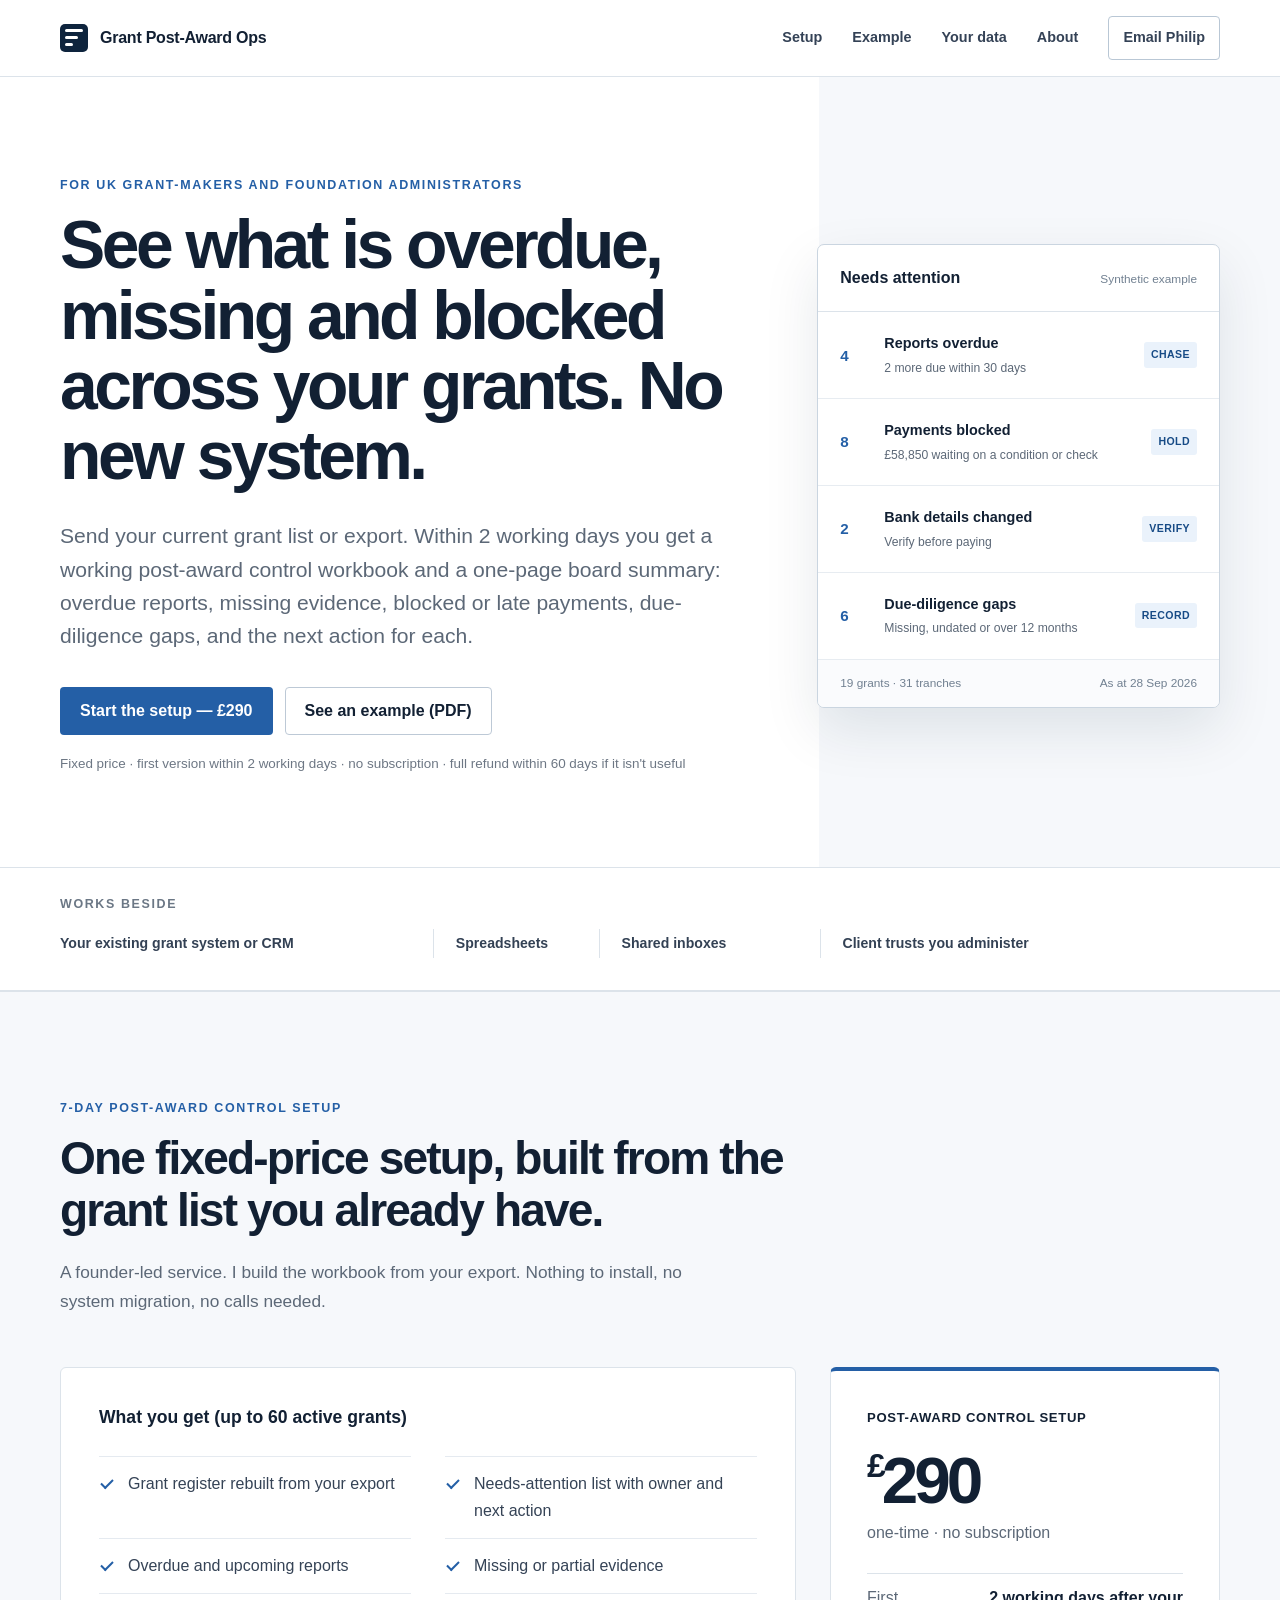
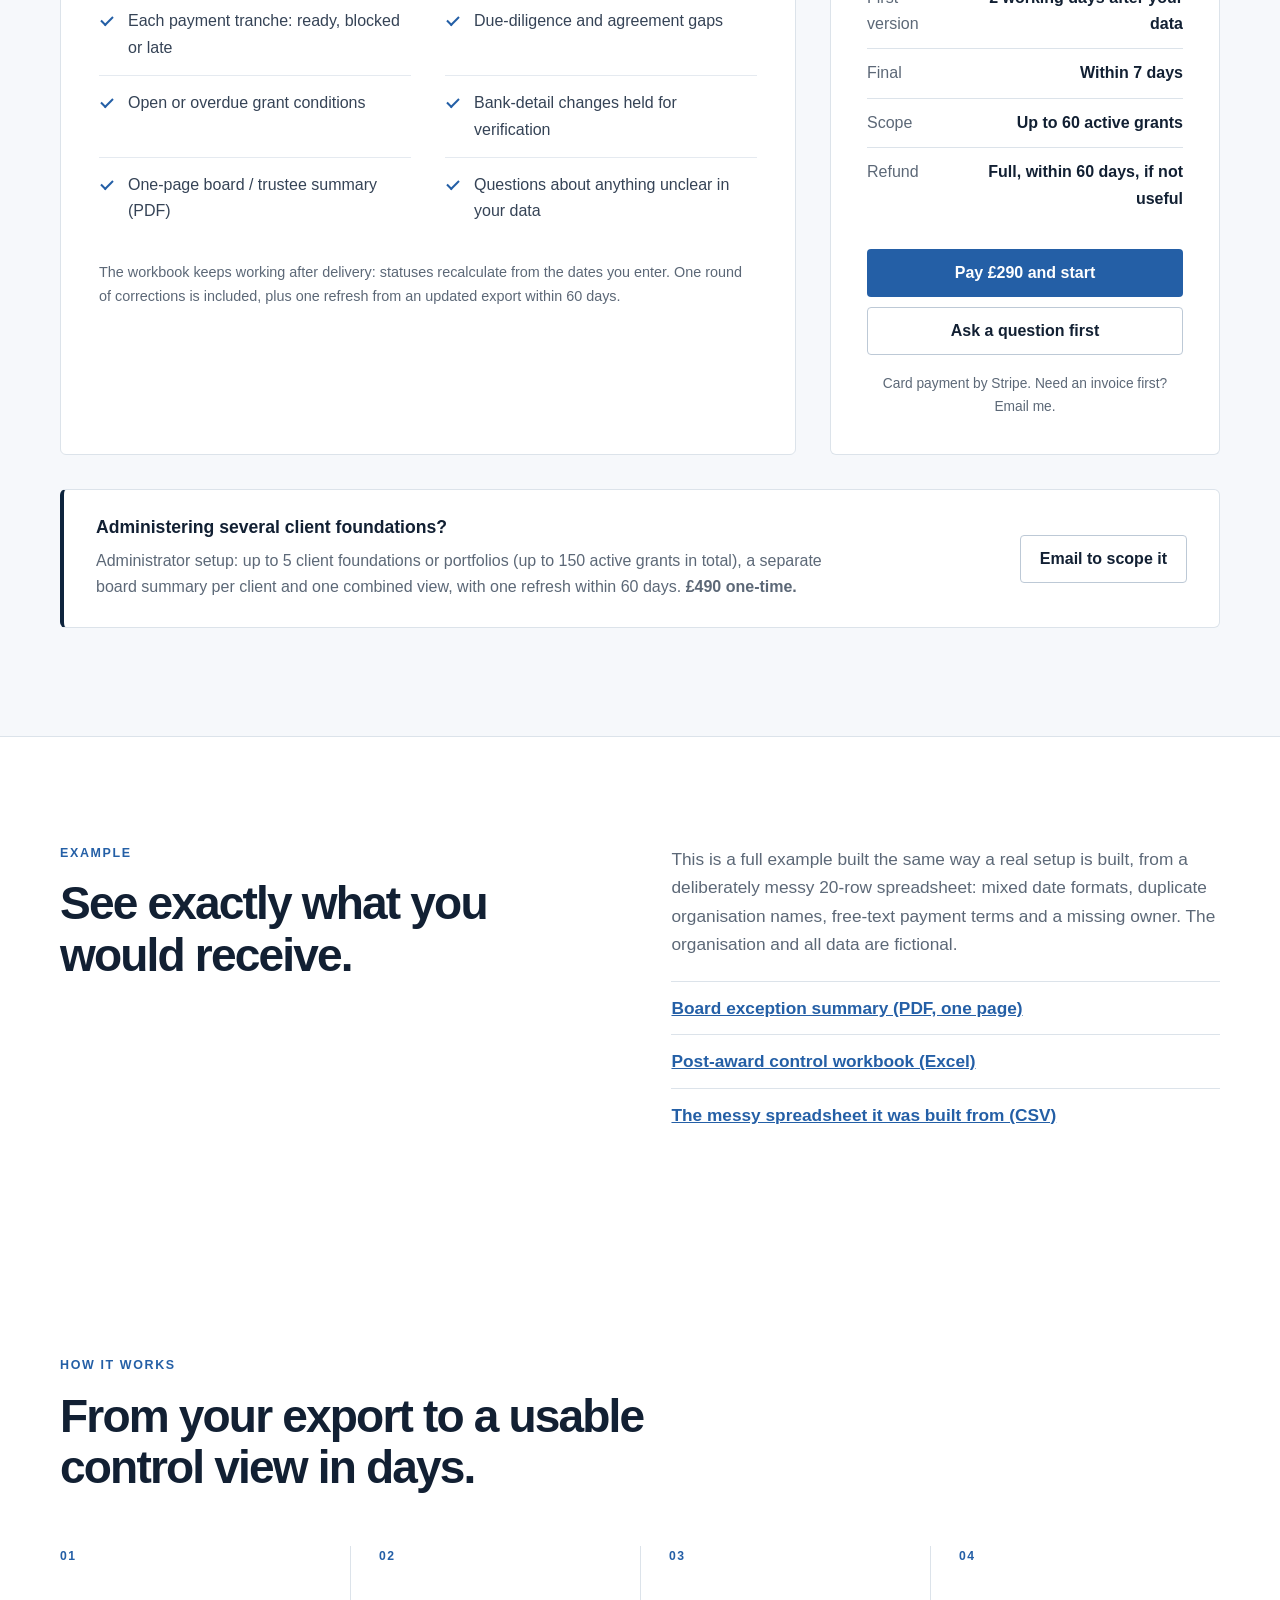
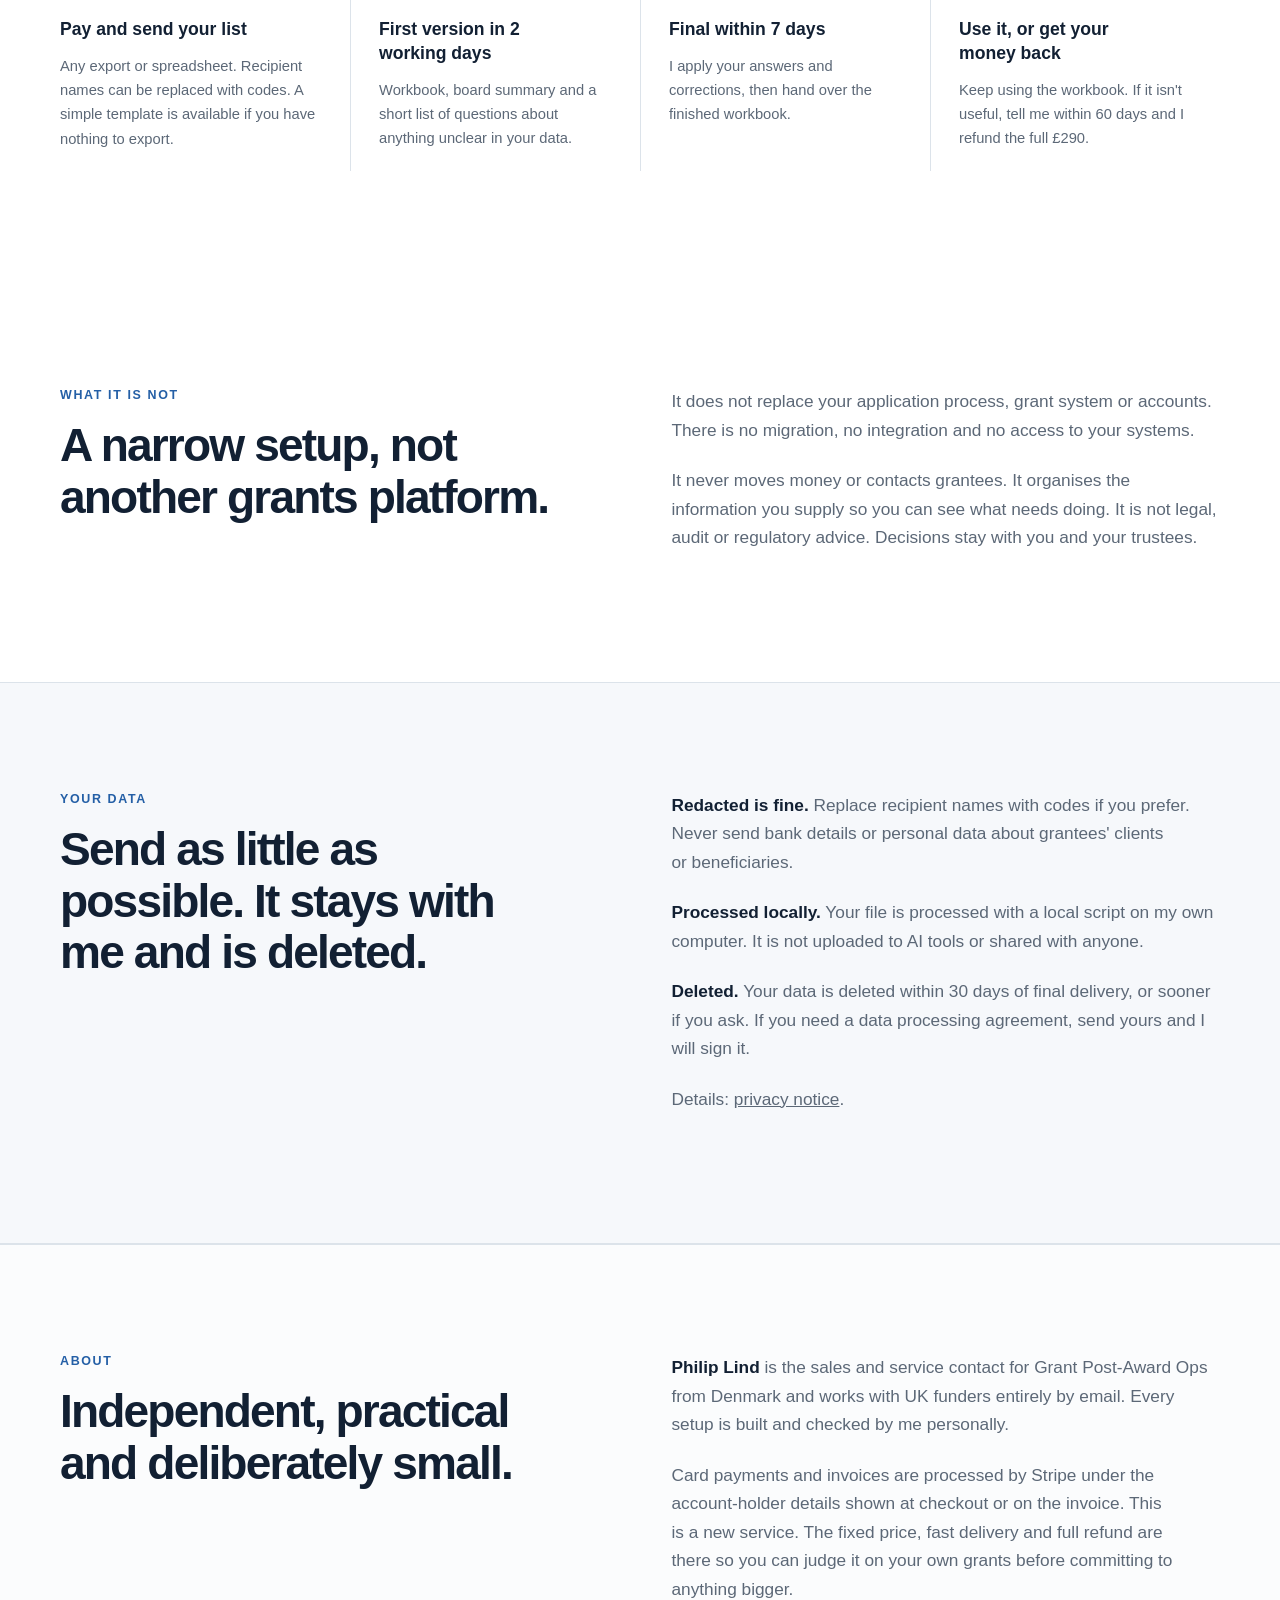
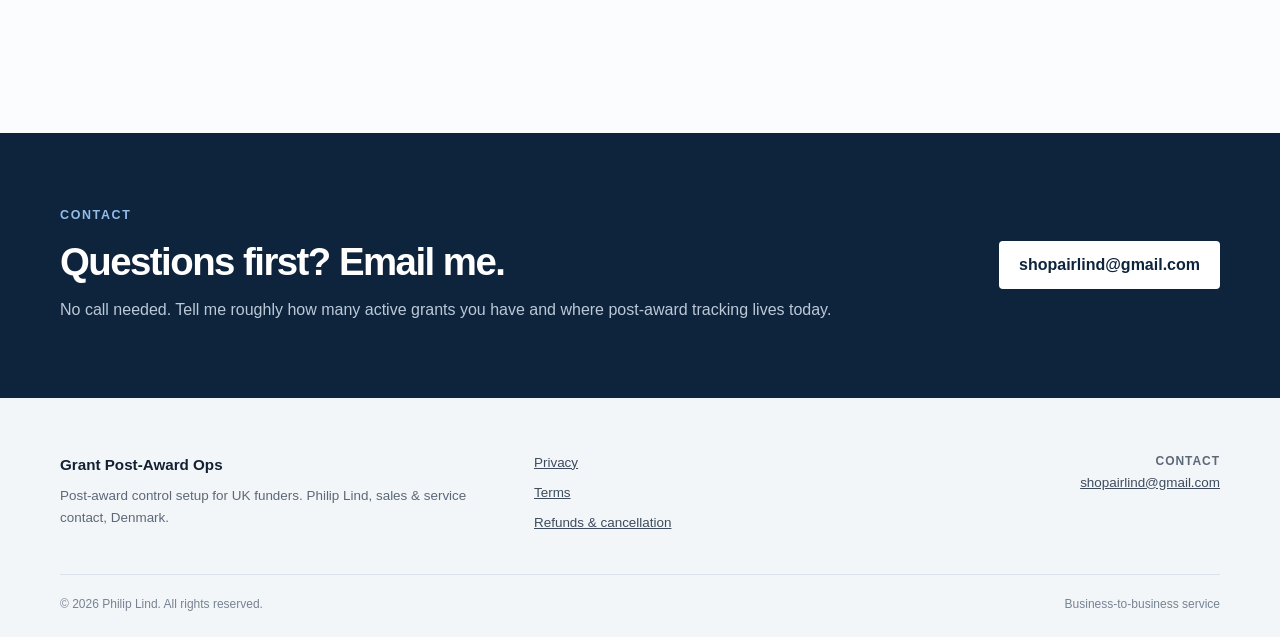
==== commit 41e09fd6: "Align public offer with truthful payment identity" ====
--- a/index.html
+++ b/index.html
@@ -118,7 +118,7 @@
           <aside class="price-card" aria-label="Setup price">
             <p class="price-label">Post-award control setup</p>
             <p class="price"><span>£</span>290</p>
-            <p class="price-note">one-time · no VAT added</p>
+            <p class="price-note">one-time · no subscription</p>
             <dl>
               <div><dt>First version</dt><dd>2 working days after your data</dd></div>
               <div><dt>Final</dt><dd>Within 7 days</dd></div>
@@ -207,8 +207,8 @@
           <h2 id="about-title">Independent, practical and deliberately small.</h2>
         </div>
         <div class="body-copy">
-          <p><strong>Philip Lind</strong> runs Grant Post-Award Ops independently from Denmark and works with UK funders entirely by email. Every setup is built and checked by me personally.</p>
-          <p>This is a new service. The fixed price, fast delivery and full refund are there so you can judge it on your own grants before committing to anything bigger.</p>
+          <p><strong>Philip Lind</strong> is the sales and service contact for Grant Post-Award Ops from Denmark and works with UK funders entirely by email. Every setup is built and checked by me personally.</p>
+          <p>Card payments and invoices are processed by Stripe under the account-holder details shown at checkout or on the invoice. This is a new service. The fixed price, fast delivery and full refund are there so you can judge it on your own grants before committing to anything bigger.</p>
         </div>
       </div>
     </section>
@@ -227,7 +227,7 @@
 
   <footer>
     <div class="shell footer-grid">
-      <div><strong>Grant Post-Award Ops</strong><p>Post-award control setup for UK funders. Philip Lind, Denmark.</p></div>
+      <div><strong>Grant Post-Award Ops</strong><p>Post-award control setup for UK funders. Philip Lind, sales &amp; service contact, Denmark.</p></div>
       <div class="footer-links" aria-label="Legal pages">
         <a href="privacy/">Privacy</a>
         <a href="terms/">Terms</a>
